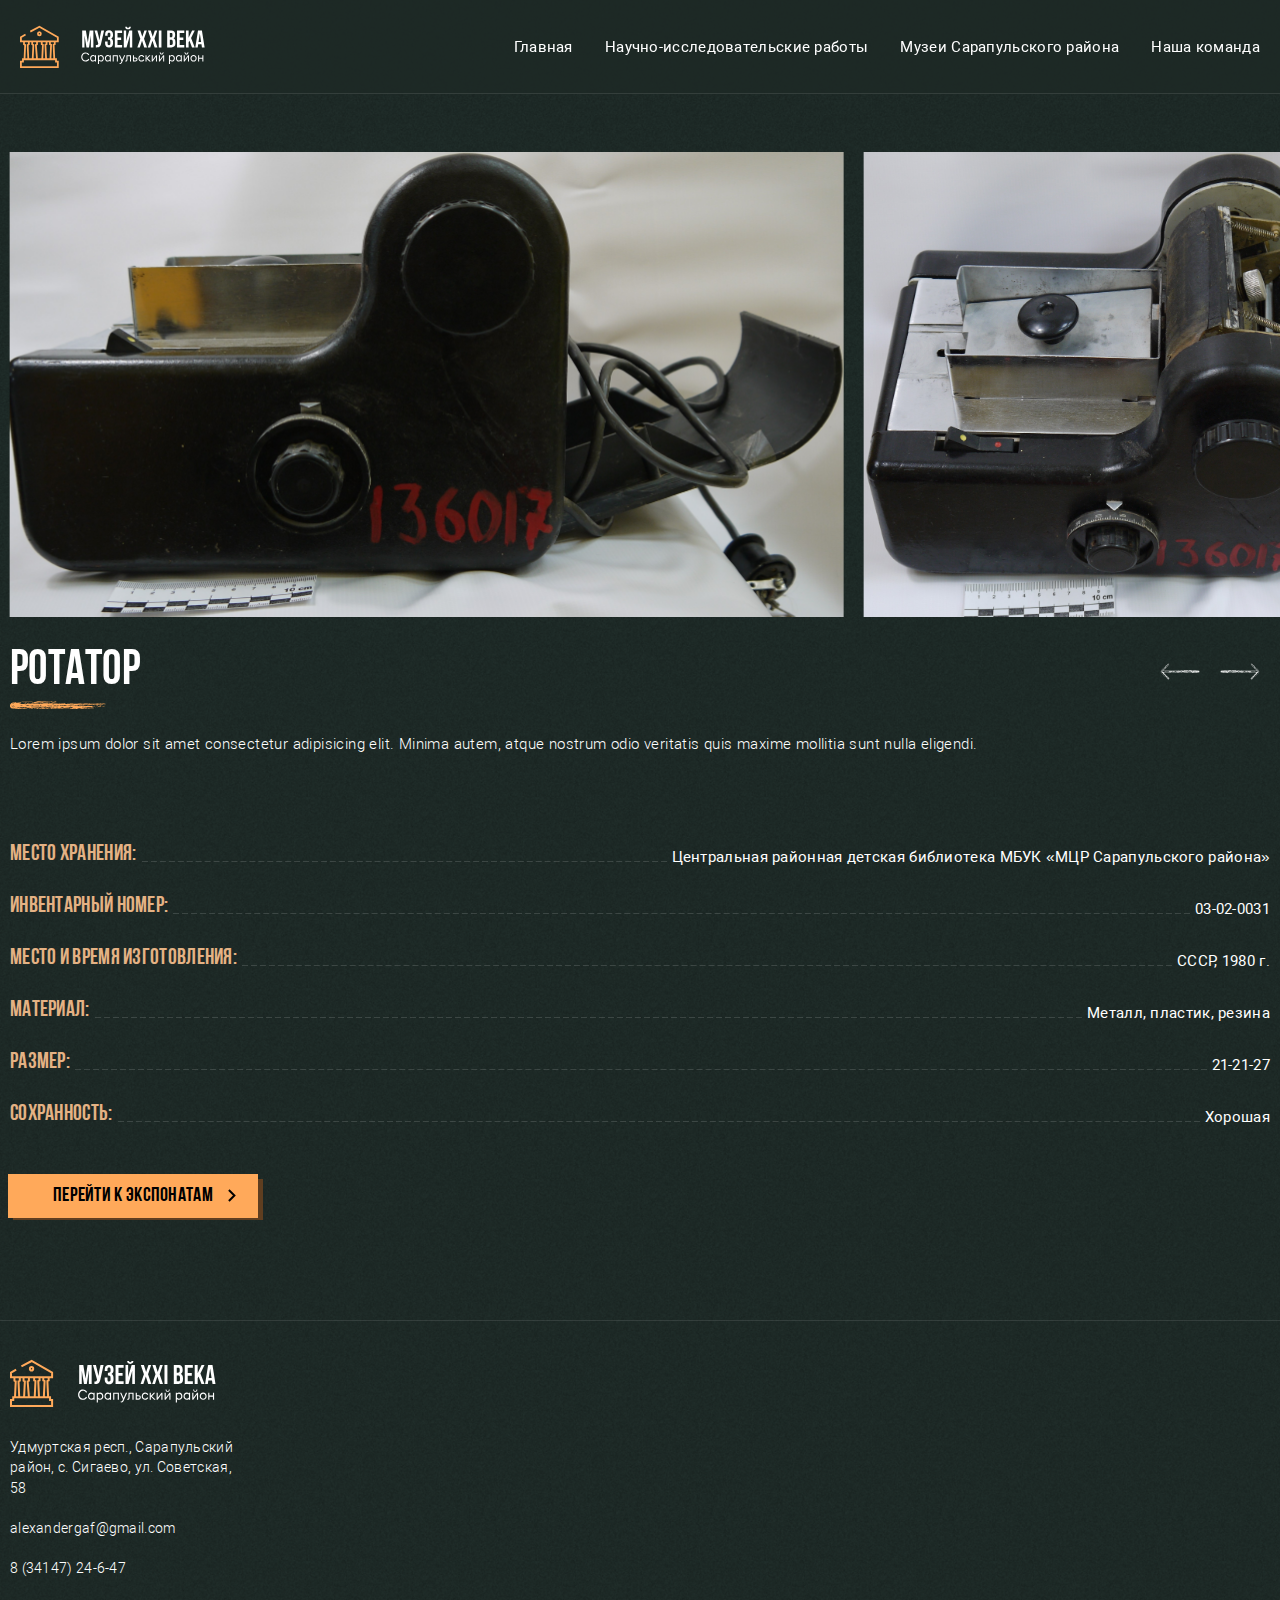
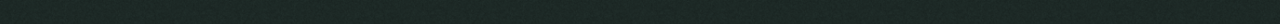
==== certain_artefact.html @ a9ee595f "Add files via upload" ====
<!DOCTYPE html>
<html lang="ru">
<head>
    <meta charset="UTF-8">
    <meta http-equiv="X-UA-Compatible" content="IE=edge">
    <meta name="viewport" content="width=device-width, initial-scale=1.0">
    
    <link type="image/x-icon" href="../images/fav.svg" rel="shortcut icon">

    <title>Музей XXI века</title>

    <!-- <link rel="preconnect" href="https://fonts.googleapis.com">
    <link rel="preconnect" href="https://fonts.gstatic.com" crossorigin>
    <link href="https://fonts.googleapis.com/css2?family=Roboto:wght@100;300;400;500;700;900&display=swap" rel="stylesheet"> -->
    <link rel="stylesheet" href="fonts.css">
    <link rel="stylesheet" href="style.css">
    <link rel="stylesheet" href="media.css">

    <link rel="stylesheet" href="https://cdn.jsdelivr.net/npm/swiper@8/swiper-bundle.min.css"/>

</head>
<body>

    <header>
        <div class="container">
            <img src="images/logo.svg" alt="logo" class="logo">
            <nav class="menu">
                <div class="burger_menu">
                    <span></span>
                </div>
                <div class="menu_items_container">
                    <ul class="menu_items">
                        <li><a href="#">Главная</a></li>
                        <li><a href="#">Научно-исследовательские работы</a></li>
                        <li><a href="#">Музеи Сарапульского района</a></li>
                        <li><a href="#">Наша команда</a></li>
                    </ul>
                </div>
            </nav>
        </div>
    </header>


    <main>
        
        <section class="certain_artefact">
            <div class="container">

                <div class="artefact_slider">
                    <div class="swiper-wrapper" >
                        <div class="swiper-slide">
                            <img src="images/artefacts/1/ротатор 1.jpg" alt="img">
                        </div>
                        <div class="swiper-slide">
                            <img src="images/artefacts/1/ротатор 2.jpg" alt="img">
                        </div>
                        <div class="swiper-slide">
                            <img src="images/artefacts/1/ротатор 3.jpg" alt="img">
                        </div>
                        <div class="swiper-slide">
                            <img src="images/artefacts/1/ротатор 4.jpg" alt="img">
                        </div>
                    </div>
                </div>


                <div class="specification">
                    <div class="descr_arrows">
                        <h1>Ротатор</h1>
                        <div class="arrows_container">
                            <img class="swiper-button-prev" src="images/arrow-left.svg" alt="arrow">
                            <img class="swiper-button-next" src="images/arrow-right.svg" alt="arrow">
                        </div>
    
                    </div>
                    <p>Lorem ipsum dolor sit amet consectetur adipisicing elit. Minima autem, atque nostrum odio veritatis quis maxime mollitia sunt nulla eligendi.</p>
                    <ul>
                        <li>
                            <span>Место хранения:</span>
                            <div class="dotted_line"></div>
                            <span>Центральная районная детская библиотека МБУК «МЦР Сарапульского района»</span>
                        </li>
                        <li>
                            <span>Инвентарный номер:</span>
                            <div class="dotted_line"></div>
                            <span>03-02-0031</span>
                        </li>
                        <li>
                            <span>Место и время изготовления:</span>
                            <div class="dotted_line"></div>
                            <span>СССР, 1980 г.</span>
                        </li>
                        <li>
                            <span>Материал:</span>
                            <div class="dotted_line"></div>
                            <span>Металл, пластик, резина</span>
                        </li>
                        <li>
                            <span>Размер:</span>
                            <div class="dotted_line"></div>
                            <span>21-21-27</span>
                        </li>
                        <li>
                            <span>Сохранность:</span>
                            <div class="dotted_line"></div>
                            <span>Хорошая</span>
                        </li>
                    </ul>
                </div>
                <a href="#" class="button">Перейти к экспонатам</a>
            </div>


        </section>

    </main>

    <footer>
        <div class="container">

            <div class="logo_contacts">
                <img src="images/logo.svg" alt="logo">

                <div class="contacts_container">
                    <a href="https://yandex.ru/maps/-/CCUR58DC0B">Удмуртская респ., Сарапульский район, с. Сигаево, ул. Советская, 58</a>
                    <a href="mailto:alexandergaf@gmail.com">alexandergaf@gmail.com</a>
                    <a href="tel:0800332175">8 (34147) 24-6-47</a>
                </div>
            </div>

            <div id="vk_groups1"></div>
            <div id="vk_groups2"></div>
            <div id="vk_groups3"></div>
            <div id="vk_groups4"></div>


        </div>
    </footer>

    <script type="text/javascript" src="https://vk.com/js/api/openapi.js?169"></script>
    <script type="text/javascript" src="https://cdn.jsdelivr.net/npm/swiper@8/swiper-bundle.min.js"></script>


    <script src="script.js"></script>

    <script>
        const swiper = new Swiper('.artefact_slider', {
            // Optional parameters
            loop: true,
            slidesPerView: 'auto',
            spaceBetween: 20,
            navigation: {
                nextEl: '.swiper-button-next',
                prevEl: '.swiper-button-prev',
            },

            // And if we need scrollbar
            // scrollbar: {
            //     el: '.swiper-scrollbar',
            // },
        });

       
    </script>
    
</body>
</html>
---- fonts.css ----
@font-face {
    font-family: "BebasNeue";
    src: url("../fonts/bebasneuebold.woff") format("woff");
    font-weight: bold; 
}

@font-face {
    font-family: "BebasNeue";
    src: url("../fonts/bebasneuebook.woff") format("woff");
    font-weight: 350; 
} 

@font-face {
    font-family: "BebasNeue";
    src: url("../fonts/bebasneuelight.woff") format("woff");
    font-weight: 300; 
} 

@font-face {
    font-family: "BebasNeue";
    src: url("../fonts/bebasneueregular.woff") format("woff");
    font-weight: 400; 
} 


@font-face {
    font-family: "Roboto";
    src: url("../fonts/Roboto.woff") format("woff");
    font-weight: normal; 
} 

@font-face {
    font-family: "Roboto";
    src: url("../fonts/Robotoblack.woff") format("woff");
    font-weight: 900; 
} 

@font-face {
    font-family: "Roboto";
    src: url("../fonts/Robotobold.woff") format("woff");
    font-weight: 700; 
} 

@font-face {
    font-family: "Roboto";
    src: url("../fonts/Robotolight.woff") format("woff");
    font-weight: 300; 
} 

@font-face {
    font-family: "Roboto";
    src: url("../fonts/Robotomedium.woff") format("woff");
    font-weight: 500; 
} 

@font-face {
    font-family: "Roboto";
    src: url("../fonts/Robotothin.woff") format("woff");
    font-weight: 100; 
}
---- style.css ----
/* Указываем box sizing */
*,
*::before,
*::after {
  box-sizing: border-box;
  margin: 0;
  padding: 0;
}

/* Удаляем стандартную стилизацию для всех ul и il, у которых есть атрибут class*/
ul,
ol {
  list-style: none;
}

/* Упрощаем работу с изображениями */
img {
  max-width: 100%;
  display: block;
}

/* Указываем понятную периодичность в потоке данных у article*/
article > * + * {
  margin-top: 1em;
}

/* Наследуем шрифты для инпутов и кнопок */
input,
button,
textarea,
select {
  font: inherit;
}

/* Удаляем все анимации и переходы для людей, которые предпочитай их не использовать */
@media (prefers-reduced-motion: reduce) {
  * {
    animation-duration: 0.01ms !important;
    animation-iteration-count: 1 !important;
    transition-duration: 0.01ms !important;
    scroll-behavior: auto !important;
  }
}

a{
    text-decoration: none;
    color: #fff;
}


body{
    background-color: #1D2926;
    background-image: url('../images/texture.png');
    font-family: "Roboto", sans-serif;
    min-height: 100vh;
    font-size: 16px;
    scroll-behavior: smooth;
    text-rendering: optimizeSpeed;
    letter-spacing: 0.3px;
    overflow-x: hidden;
    padding-top: calc(130px + 30 * (100vw / 1780));
}

.container{
    max-width: 1780px;
    margin: 0 auto;
    padding: 0 10px;
}

h1, h2, h3, h4, h5, h6{
    color: #fff;
    font-family: "BebasNeue", sans-serif;
    font-weight: bold;
}

h1{
    font-size: calc(28px + 29 * (100vw / 1760));
    /* font-size: 54px; */
    font-weight: bold;
    position: relative;
    margin-bottom: calc(40px + 40 * (100vw / 1780));
}

h1:after{
    content: "";
    display: block;
    position: absolute;
    bottom: calc(-8px - 7 * (100vw / 1780));
    left: 0;
    width: calc(85px + 15 * (100vw / 1780));
    height: 8px;
    background-image: url('images/underscore.svg');
    background-repeat: no-repeat;
    background-size: contain;
}

h4{
    font-size: calc(28px + 4 * (100vw / 1780));
    font-weight: 400;
    position: relative;
    margin-bottom: 70px;
}

h4:after{
    content: "";
    display: block;
    position: absolute;
    bottom: -12px;
    left: 0;
    width: 70px;
    height: 8px;
    background-image: url('images/underscore.svg');
    background-repeat: no-repeat;
    background-size: contain;
}

h2{
    font-size: calc(22px + 16 * (100vw / 1780));
}

section{
    margin-bottom: 7vw;
}

.button, button{
    color: #000;
    font-family: "BebasNeue", sans-serif;
    font-size: 20px;
    font-weight: bold;
    padding: 12px 45px;
    line-height: 1;
    background-color: var(--accent);
    /* box-shadow: 4px 4px 0px 0 #5F3E20; */
    position: relative;
    top: -2px;
    left: -2px;
    transition: .15s ease;
    display: inline-block;
}

.button::before{
    content: "";
    display: block;
    position: absolute;
    width: 13px;
    height: 13px;
    background-image: url('images/arrow-small.svg');
    background-position: center;
    background-size: contain;
    background-repeat: no-repeat;
    right: 20px;
    top: 0;
    bottom: 2px;
    margin: auto 0;
    transition: .15s ease;
}

.button::after, button::after{
    content: "";
    display: block;
    position: absolute;
    width: 100%;
    height: 100%;
    background-color: #5F3E20;
    top: 5px;
    left: 5px;
    z-index: -2;
    transition: .2s ease;
}

.button:hover, button:hover{
    top: 0px;
    left: 0px;
}

.button:hover::after, button:hover::after{
    top: 0px;
    left: 0px;
}

button{
    outline: none;
    border: none;
    cursor: pointer;
}


p{
    color: #fff;
    font-family: "Roboto", sans-serif;
    font-size: 14px;
    font-weight: 300;
    line-height: 1.75;
    letter-spacing: 0.4px;
}

/* Переменные */

:root {
    --accent: #FFA95A;
    --secondaccent: #E4B284;
    --sectionmargin: 9.5vw;
    --margintitle: 3.5vw;
}


/* Основные стили */

/* Header */

header{
    border-bottom: 1px solid rgba(255, 255, 255, 0.1);
    margin-bottom: calc(50px + 30 * (100vw / 1780));
    position: fixed;
    width: 100%;
    z-index: 9999;
    top: 0;
    background-color: rgba(29, 41, 38, 0.85);
}

header .container{
    display: flex;
    justify-content: space-between;
    align-items: center;
    padding: 25px 20px;
}

header .container .menu .menu_items{
    display: flex;
    justify-content: space-between;
}

header .container .menu .menu_items li{
    margin-right: calc(7px + 35 * (100vw / 1780));
}

header .container .menu .menu_items a{
    font-family: "Roboto", sans-serif;
    font-weight: 400;
    position: relative;
    transition: .25s ease;
    font-size: calc(14px + 2 * (100vw / 1780));
}

header .container .menu .menu_items li:last-child{
    margin: 0;
}

header .container .menu .menu_items a::after{
    content: "";
    display: block;
    position: absolute;
    bottom: -4px;
    left: 0;
    background-color: var(--accent);
    height: 2px;
    width: 0%;
    transition: .25s ease;
}

header .container .menu .menu_items a:hover{
    color: var(--accent);
}

header .container .menu .menu_items a:hover::after{
    width: 100%;
}

header .logo, footer .logo{
    width: calc(150px + 50 * (100vw / 1780));
}

/* burger */

.burger_menu {
    cursor: pointer;
    height: 27px;
    width: 27px;
    overflow: visible;
    position: relative;
    z-index:2;
    display: none;
    margin: 0 10px 0 0;
}
.burger_menu span,
.burger_menu span:before,
.burger_menu span:after {
    background: #fff;
    display: block;
    height: 3px;
    opacity: 1;
    position: absolute;
    transition: 0.3s ease-in-out;
}
.burger_menu span:before,
.burger_menu span:after {
    content: "";
}
.burger_menu span {
    right: 0px;
    top: 13px;
    width: 31px;
}
.burger_menu span:before {
    left: 0px;
    top: -10px;
    width: 20px;
}
.burger_menu span:after {
    left: 0px;
    top: 10px;
    width: 24px;
}

.burger_menu.close span {
    transform: rotate(-45deg);
    top: 13px;
    width: 27px;
}
.burger_menu.close span:before {
    top: 0px;
    transform: rotate(90deg);
    width: 27px;
}
.burger_menu.close span:after {
    top: 0px;
    left:0;
    transform: rotate(90deg);
    opacity:0;
    width:0;
}

/* slider */

.our_artefacts{
    margin: 0;
}

.slider_container{
    margin-bottom: 30px;
    overflow-x: hidden;
}

.slider_container .swiper-slide .descr_item_container {
    width: 100%;
    height: fit-content;
    position: absolute;
    bottom: 30px;
    right: 0;
    left: 0;
    padding: 0 30px;
}

.slider_container .swiper-slide .item_pic{
    height: 100%;
    background-position: center;
    background-repeat: no-repeat;
    background-size: cover;
    transition: .3s ease;
}

.slider_container .swiper-slide .images_container{
    height: calc(100px + 400 * (100vw / 1780));
    transition: 1s ease;
    display: flex;
    justify-content: space-between;
    gap: 0.95vw;
}


.slider_container .swiper-slide .images_container .item_pic{
    width: 8.33333%;
    transition: all 0.8s cubic-bezier(0.51, 0, 0.03, 0.96) 0s;
}

.slider_container .swiper-slide .images_container .item_pic:nth-child(1){
    width: 75%;
    position: relative;
    display: flex;
    justify-content: stretch;
    align-items: end;
    padding: 30px;
}

.slider_container .swiper-slide .images_container .item_pic:nth-child(n + 2):hover{
    width: 50%;
}

.slider_container .swiper-slide .descr_item_container .museum_year_container {
    display: flex;
    justify-content: space-between;
    margin-top: 5px;
}

.slider_container .swiper-slide .descr_item_container .museum_year_container a{
    font-size: calc(14px + 2 * (100vw / 1780));
    font-weight: 300;
    position: relative;
    display: flex;
    align-items: center;
    transition: .4s ease;
}

.slider_container .swiper-slide .descr_item_container .museum_year_container a:hover::before{
    background-color: rgba(255, 255, 255, 1);
}

.slider_container .swiper-slide .descr_item_container .museum_year_container a:before{
    content: "";
    display: inline-block;
    width: 9px;
    height: 9px;
    border: 1.8px solid #fff;
    transform: rotate(45deg);
    margin: 0 7px 0 0;
    background-color: rgba(255, 255, 255, 0);
    transition: .3s ease;
}

.slider_container .swiper-slide .descr_item_container .museum_year_container .year {
    color: #fff;
    font-family: "Roboto", sans-serif;
    font-weight: 300;
    font-size: calc(12px + 4 * (100vw / 1780));
}

/* thumbs slider */


.slider_container_with_thumbs {
    margin-top: 15px;
    display: none;
}


.slider_container_with_thumbs .swiper-slide{
    width: calc(50px + 100 * ( 100vw / 1780 ));
    height: calc(50px + 100 * ( 100vw / 1780 ) - 2px);
    cursor: pointer;
    padding: 2px;
    transition: .3s ease;
}

.slider_container_with_thumbs .swiper-slide-thumb-active{
    /* border: 2px solid var(--accent); */
    box-shadow: inset 0 0 0 2px var(--accent);
}

.slider_container_with_thumbs .swiper-wrapper{
    padding-bottom: 5px;
}

/* arrows */

.timetabs_arrows{
    display: flex;
    justify-content: space-between;
    align-items: center;
    margin: 0 0 25px 0;
}

.timetabs_arrows .timetabs{
    display: flex;
    justify-content: space-between;
    gap: 25px;
    color: var(--secondaccent);
    font-weight: normal;
}

.timetabs_arrows .timetabs li{
    cursor: pointer;
    transition: .2s ease;
    position: relative;
}

.timetabs_arrows .timetabs li:nth-child(1):after{
    content: "";
    display: block;
    position: absolute;
    bottom: -3px;
    width: 100%;
    height: 2px;
    background-color: var(--secondaccent);
    transition: .2s ease;
}

.timetabs_arrows .timetabs li:hover{
    color: #775F49;
}

.timetabs_arrows .timetabs li:hover::after{
    background-color: #775F49;
}

.arrows_container {
    display: flex;
    justify-content: space-around;
    align-items: center;
    width: 8.33333%;
    min-width: 120px;
}

.arrows_container  .swiper-button-prev, .arrows_container  .swiper-button-next {
    position: relative;
    width: calc(50% - 20px);
    height: unset;
    margin: 0;
    left: unset;
    right: unset;
    transition: .25s ease;
}

.arrows_container img:hover{
    opacity: 0.5;
}

/* share archives */

.share_archives{
    position: relative;
    padding-top: calc(40px + 95 * (100vw / 1780))
}

.share_archives h1{
    margin-bottom: 25px;
}

.share_archives span{
    font-size: calc(14px + 6 * (100vw / 1780));
    font-family: "Roboto", sans-serif;
    color: #fff;
    font-weight: 300;
}

.share_archives .form_contacts_container{
    display: grid;
    grid-template-columns: 1fr 1fr;
    grid-gap: calc(20px + 80 * (100vw / 1780));
    margin-top: calc(35px + 40 * (100vw / 1780));
}

.share_archives .form_contacts_container form{
    display: grid;
    grid-template-columns: 1fr 1fr;
    grid-gap: 30px;
}

.share_archives .form_contacts_container form *:nth-child(n + 3){
    grid-column: 1 / 3;
}

.share_archives .form_contacts_container form input, .share_archives .form_contacts_container form textarea{
    background-color: rgba(0,0,0,.1);
    border: none;
    border-bottom: 1px solid rgba(255, 255, 255, .07);
    padding: 15px 0;
    text-indent: 15px;
    outline: none;
    color: #fff;
    width: 100%;
    transition: .2s ease;
    font-family: "Roboto", sans-serif;
    font-weight: 300;
    border-radius: 0;
}

.share_archives .form_contacts_container form input:focus, .share_archives .form_contacts_container form textarea:focus{
    background-color: rgba(240, 240, 240, 0.05);
}

.share_archives .form_contacts_container form textarea{
    min-height: 140px;
    resize: none;
}

.share_archives .form_contacts_container .contacts_container{
    display: grid;
    grid-template-rows: 1fr 1fr 1fr;
    justify-content: space-between;
    align-content: space-evenly;
    padding: 0 0 0 3vw;
}

.share_archives::after{
    content: "";
    display: block;
    position: absolute;
    width: 38vw;
    height: 100%;
    right: 10vw;
    top: 90px;
    background-image: url('images/bg-contacts.svg');
    background-repeat: no-repeat;
    background-size: contain;
    background-position: center;
    z-index: -1;
}


.share_archives .form_contacts_container .contacts_container .contacts_item{
    align-items: center;
}

.share_archives .form_contacts_container .contacts_container .contacts_item h3{
    font-size: 28px;
    color: var(--secondaccent);
    margin-bottom: calc(7px + 3 * (100vw / 1780));
}

.share_archives .form_contacts_container .contacts_container .contacts_item a{
    font-size: calc(14px + 2 * (100vw / 1780));
    font-family: "Roboto", sans-serif;
    font-weight: 200;
    transition: .2s ease;
}


.share_archives .form_contacts_container .contacts_container .contacts_item a:hover{
    opacity: 0.5;
}


/* our partners */
.our_partners {
    overflow-x: hidden;
}
.container {
}
.our_partners .swiper2 {
    margin-top: var(--margintitle);
    /* margin-top: 80px; */
}

.our_partners .swiper-slide {
    background-color: #fff;
    min-width: 270px;
    height: 10vw;
    min-height: 100px;
    max-height: 140px;
    display: flex;
    justify-content: space-between;
    align-items: center;
    position: relative;
    border-radius: 2px;
}

.our_partners .swiper-slide img{
    height: 90%;
    margin: auto;
}

/* footer */

footer{
    margin-top: 100px;
    padding: 25px 0;
    border-top: 1px solid rgba(255, 255, 255, .1);
}

footer .container{
    display: grid;
    grid-template-columns: 1fr 1fr 1fr 1fr 1fr;
    grid-gap: 25px;
    line-height: 1.45;
}

.container .logo_contacts .contacts_container{
    margin-top: 30px;
}

.container .logo_contacts img{
    margin-top: 13px;
}

.container .logo_contacts .contacts_container a{
    margin-bottom: 20px;
    display: block;
    font-size: 14px;
    font-weight: 300;
    transition: .2s ease;
}

.container .logo_contacts .contacts_container a:hover{
    opacity: 0.6;
}

.wcommunity_wrap{
    background: transparent!important;
}

/*  artefacts_by_museum */

.artefacts_by_mueum{
    overflow-x: hidden;
}

.artefacts_by_mueum .artefacts_container{
    max-width: 1800px;
    padding: 0 10px;
    margin: 0 auto;
}

.artefacts_by_mueum .artefacts_container .artefact_pic{
    background-repeat: no-repeat;
    background-size: cover;
    background-position: center;
    min-height: calc(100px + 150 * (100vw / 1780));
    width: calc(25% - 25px);
    margin: 10px;
    display: flex;
    justify-content: space-between;
    align-items: flex-end;
    overflow: hidden;
}

.artefacts_by_mueum .artefacts_container  .double_height{
    min-height: calc( 20px + 2 * ( 100px + 150 * (100vw / 1780) ));
}

.artefacts_by_mueum .artefacts_container .artefact_pic:hover img{
    transform: scale(1.07);
}

.artefacts_by_mueum .artefacts_container .artefact_pic img{
    position: absolute;
    object-fit: cover;
    width: 100%;
    height: 100%;
    transition: all 0.3s cubic-bezier(0.31, 0.55, 0.68, 0.65);
}

.artefacts_by_mueum .artefacts_container .artefact_pic:hover:before{
    opacity: 0.7;
}

.artefacts_by_mueum .artefacts_container .artefact_pic:before{
    content: "";
    display: block;
    position: absolute;
    background: linear-gradient(180deg, rgba(0,0,0,.1) 0%, rgba(0,0,0,.8));
    width: 100%;
    height: 100%;
    z-index: 1;
    transition: all 0.5s cubic-bezier(0.31, 0.55, 0.68, 0.65);
}


.artefacts_by_mueum .artefacts_container .artefact_pic .descr_container{
    width: 100%;
    padding: 20px;
    color: #fff;
    z-index: 1;
}

.artefacts_by_mueum .artefacts_container .artefact_pic .descr_container h3{
    font-family: "Roboto", sans-serif;
    font-size: 14px;
    font-weight: 500;
    margin-bottom: 2px;
}

.artefacts_by_mueum .artefacts_container .artefact_pic .descr_container span{
    font-size: 12px;
    font-weight: 300;
}


.artefacts_by_mueum .museums_to_sort_by, .specific_works .areas_to_sort_by {
    margin-bottom: 50px;
}

.artefacts_by_mueum .museums_to_sort_by .swiper-slide, .specific_works .areas_to_sort_by .swiper-slide {
    padding: 14px 50px;
    border-radius: 50px;
    display: flex!important;
    justify-content: space-between;
    background-size: 100% auto;
    background-position: center;
    align-items: center;
    text-align: center;
    width: max-content;
    cursor: pointer;
    letter-spacing: 1px;
    transition: .2s ease;
}

.artefacts_by_mueum .swiper-slide:first-child, .specific_works .areas_to_sort_by .swiper-slide:first-child{
    box-shadow: 0px 0px 0px 2px var(--secondaccent);
}

.artefacts_by_mueum .museums_to_sort_by .swiper-slide:hover, .specific_works .areas_to_sort_by .swiper-slide:hover{
    background-size: 108% auto;
    filter: brightness(1.4);
}

.artefacts_by_mueum .museums_to_sort_by .active_museum:hover, .specific_works .areas_to_sort_by .active_museum:hover{
    box-shadow: 0px 0px 0px 2px var(--accent);
    filter: brightness(1);
}


.artefacts_by_mueum .museums_to_sort_by .swiper-slide:first-child:hover span, .specific_works .areas_to_sort_by .swiper-slide:first-child:hover span{
    opacity: 1;
}

.artefacts_by_mueum .museums_to_sort_by  .swiper-slide span, .specific_works .areas_to_sort_by .swiper-slide span{
    text-align: center;
    width: 100%;
    color: #fff;
    font-family: "BebasNeue", sans-serif;
    font-weight: bold;
    font-size: 18px;
    transition: .3s ease;
    opacity: 0.8;
}

.artefacts_by_mueum  .museums_to_sort_by .active_museum, .specific_works .areas_to_sort_by .active_museum{
    box-shadow: 0px 0px 0px 2px var(--accent);
}

.museums_to_sort_by .swiper-horizontal>.swiper-scrollbar, .swiper-scrollbar.swiper-scrollbar-horizontal{
    position: relative;
    margin-top: 30px;
    left: 0;
    background-color: rgba(0,0,0,.5);
    height: 3px;
    width: 100%;
}


.artefacts_by_mueum .swiper-scrollbar-drag, .specific_works .areas_to_sort_by .swiper-scrollbar-drag{
    background-color: var(--accent);
}




/* certain artefact */

.certain_artefact{
    overflow: hidden;
}

.certain_artefact h1{
    margin-bottom: 0;
}

.certain_artefact .descr_arrows{
    margin: 30px 0 35px 0;
    display: flex;
    justify-content: space-between;
    align-items: center;
}

.certain_artefact .specification p{
    color: #fff;
    font-family: "Roboto", sans-serif;
    font-weight: 300;
    font-size: calc(14px + 2 * (100vw / 1780));
    margin-bottom: calc(50px + 50 * (100vw / 1780));
}

.certain_artefact .artefact_slider{
}

.certain_artefact .artefact_slider .swiper-wrapper .swiper-slide{
    width: unset;
    height: calc(70px + 550 * (100vw  / 1780));
}

.certain_artefact .artefact_slider .swiper-wrapper .swiper-slide img{
    height: calc(70px + 550 * (100vw  / 1780));
}

.certain_artefact .specification {
    margin-top: 30px;
    margin-bottom: 50px;
}

.certain_artefact .specification ul li span{
    font-size: calc(14px + 2 * (100vw / 1780));
}

.certain_artefact .specification ul li{
    display: grid;
    grid-template-columns: max-content 1fr max-content;
    align-items: flex-end;
    grid-gap: 5px;
    color: #fff;
    margin-bottom: 30px;
}

.certain_artefact .specification ul li span:nth-child(1){
    font-family: "BebasNeue", sans-serif;
    color: var(--secondaccent);
    font-size: 22px;
    font-weight: bold;
    line-height: 1;
}

.certain_artefact .specification ul li .dotted_line{

    height: 2px;
    width: 100%;
    margin: 0 0 4px 0px;
    opacity: 0.15;
    overflow: hidden;
    position: relative;
}

.certain_artefact .specification ul li .dotted_line:after{
    content: "";
    position: absolute;
    border-bottom: 3.5px dashed #eee;
    width: 100%;
    height: 4px;
}


/* museums page */


.museums .museum_container{
    position: relative;
    margin-bottom: calc(50px + 80 * (100vw / 1780));
}

.museums .museum_container .museum_img{
    width: 50%;
    height: calc(100px + 450 * (100vw / 1780));
    background-size: cover;
    background-repeat: no-repeat;
    background-position: center;
}

.museums .museum_container:nth-child(odd) .museum_img{
    margin: 0 0 0 auto;
}

.museums .museum_container:nth-child(odd) .museum_descr{
    right: unset;
    left: calc(0px + 30 * (100vw / 1780));
}

.museums .museum_container .museum_descr{
    background-color: rgba(13, 19, 18, .9);
    position: absolute;
    max-width: calc(200px + 700 * (100vw  / 1780));
    width: 100%;
    height: fit-content;
    min-height: 300px;
    right: calc(0% + 30 * (100vw / 1780));
    top: 0;
    bottom: 0;
    margin: auto 0;
    padding: calc(20px + 20 * (100vw / 1780));
    color: #fff;
    z-index: 1;
}

.museums .museum_container .museum_descr h4{
    margin-bottom: calc(20px + 20 * (100vw / 1780));
}

.museums .museum_container .museum_descr p{
    font-size: 14px;
    font-weight: 300;
    line-height: 1.8;
}

.museums .museum_container .museum_descr .button{
    margin-top: calc(15px + 35 * (100vw / 1780));
}


/* team member */
.our_team .team_common_descr{
    margin-bottom: calc(40px + 60 * (100vw / 1780));
}

.our_team .team_common_descr p{
    margin-bottom: 20px;
}

.our_team .team_members_container{
    display: grid;
    grid-template-columns: 1fr 1fr 1fr 1fr;
    grid-gap: 30px;
}

.our_team .team_members_container .team_member{
    color: #fff;
    text-align: center;
    display: flex;
    justify-content: space-between;
    flex-direction: column;
    align-items: center;
    padding: calc(40px + 20 * (100vw / 1780)) 25px;
    border: 1px solid rgba(255, 255, 255, .05);
    position: relative;
    transition: .3s ease;
}

.our_team .team_members_container .team_member:hover{
    box-shadow: 0 0 20px 2px rgba(0,0,0,.3);
}

.our_team .team_members_container .team_member .team_member_vk{
    position: absolute;
    right: 0px;
    top: 0px;
    transition: .3s ease;
    padding: 30px;
}

.our_team .team_members_container .team_member .team_member_vk:hover{
    opacity: 0.5;
}

.our_team .team_members_container .team_member .team_member_img_container{
    width: calc(100px + 100 * (100vw / 1780));
    height: calc(100px + 100 * (100vw / 1780));
    overflow: hidden;
    border-radius: 100%;
    margin-bottom: calc(10px + 20 * (100vw / 1780));
}

.our_team .team_members_container .team_member strong{
    margin-bottom: 10px;
    font-size: calc(16px + 4 * (100vw / 1780));
}

.our_team .team_members_container .team_member span{
    font-size: calc(12px + 2 * (100vw / 1780));
    font-weight: 300;
}

.our_team .team_members_container .team_member .team_member_img{
    width: 100%;
    height: 100%;
    object-fit: cover;
}


/* scientific works */

.specific_works .container{
    overflow-x: hidden;
}

.specific_works .works_container .name_container{
    display: flex;
    justify-content: space-between;
}

.specific_works .works_container .name_container img{
    transition: .3s ease;
}

.specific_works .works_container .work_item {
    margin-bottom: 40px;
    position: relative;
    cursor: pointer;
    transition: .3s ease;
}

.specific_works .works_container .work_item:hover .dashed_line{
    opacity: 0.4;
}

.specific_works .works_container .dashed_line{
    position: absolute;
    bottom: calc(-5px - 10 * (100vw / 1780));
    width: 100%;
    height: 1px;
    overflow: hidden;
    opacity: 0.15;
    transition: .3s ease;
}

.specific_works .works_container .dashed_line::after{
    content: "";
    position: absolute;
    border-bottom: 2px dashed #eee;
    width: 100%;
    height: 2px;
}

.specific_works .works_container .work_item iframe{
    height: 0;
    width: 100%;
    border: none;
    transition: .2s ease;
    margin: 0;
}

.specific_works .works_container .work_item span{
    font-family: "BebasNeue", sans-serif;
    color: var(--secondaccent);
    font-size: calc(16px + 6 * (100vw / 1780));
    font-weight: bold;
    padding-right: 20px;
}

.dn{
    display: none;
}

.specific_works .works_container .work_item .h100{
    height: 600px; 
    margin: 20px 0; 
}

.arrow_rotate{
    transform: rotate(-180deg);
}

.specific_works .works_container .hide{
    height: 0;
    margin: 0;
    opacity: 0;
}
---- media.css ----
@media (max-width: 1200px) {

    .our_team .team_members_container{
        grid-template-columns: 1fr 1fr 1fr;
    }

    .museums .museum_container .museum_descr .button{
        width: 100%;
        text-align: center;
    }

    .museums .museum_container .museum_img{
        width: 100%;
    }

    .museums .museum_container:nth-child(odd) .museum_descr{
        position: relative;
        width: 100%;
        max-width: 100%;
        min-height: unset;
        right: 0;
        left: 0;
    }

    .museums .museum_container .museum_descr{
        position: relative;
        width: 100%;
        max-width: 100%;
        right: 0;
        left: 0;
    }

    .slider_container .swiper-slide .images_container .item_pic:nth-child(n + 2){
        display: none;
    }

    .slider_container .swiper-slide .images_container .item_pic:nth-child(1){
        width: 100%;
    }

    .slider_container_with_thumbs{
        display: block;
    }

    footer #vk_groups1{
        grid-column: 2 / 4;
    }
    footer #vk_groups2{
        grid-column: 4 / 6;
    }
    footer #vk_groups3{
        grid-column: 2 / 4;
    }
    footer #vk_groups4{
        grid-column: 4 / 6;
    }

    .artefacts_by_mueum .artefacts_container .artefact_pic{
        width: calc(50% - 30px);
    }
}

@media (max-width: 1100px) {

    

    .certain_artefact .specification ul li{
        grid-template-columns: 1fr
    }

    .certain_artefact .specification ul li .dotted_line{
        display: none;
    }

    .burger_menu {
        display: block;
    }

    header .container{
        padding: 20px 15px;
    }

    header .container .menu .menu_items_container{
        display: none;
        position: absolute;
        width: 100%;
        height: 100vh;
        padding: 0 25px;
        left: 0;
        top: 0;
        background-color: rgba(9, 14, 13, 0.95);
        z-index: 99;
        transition: .3s ease;
    }

    .burger_menu{
        z-index: 9999;
    }

    header .container .menu .menu_items_container .menu_items{
        display: block;
        width: 100%;
    }

    header .container .menu .menu_items_container .menu_items li{
        margin-right: 0;
        text-align: center;
    }

    header .container .menu .menu_items_container .menu_items li a{
        font-size: calc(16px + 6 * (100vw / 1780));
        padding: calc(15px + 10 * (100vw / 1780)) 0;
        display: block;
    }
    

    header .container .menu .menu_items_container.show{
        display: flex;
        justify-content: space-between;
        align-items: center;
    }

    header .container .menu .menu_items a::after{
        bottom: 6px;
        left: 50%;
    }

    header .container .menu .menu_items a:hover::after{
        left: 0;
    }
}


@media (max-width: 900px) {

    .our_team .team_members_container{
        grid-template-columns: 1fr 1fr;
    }

    .share_archives .form_contacts_container{
        grid-template-columns: 1fr;
    }
    .share_archives::after{
        display: none;
    }

    .share_archives .form_contacts_container .contacts_container{
        padding: 0;
    }

    .share_archives .form_contacts_container .contacts_container .contacts_item{
        margin-bottom: 25px;
    }
}

@media (max-width: 700px) {

    .certain_artefact .button{
        width: 100%;
        text-align: center;
    }

    .certain_artefact .artefact_slider .swiper-wrapper .swiper-slide{
        /* width: 75%; */
    }

    .artefacts_by_mueum .artefacts_container .artefact_pic{
        width: calc( 100% - 40px);
        min-height: calc(150px + 150 * (100vw / 1780));
    }
        
    .artefacts_by_mueum .artefacts_container  .double_height{
        min-height: calc(150px + 150 * (100vw / 1780));
    }

    footer .container{
        grid-template-columns: 1fr;
        grid-gap: 20px;
    }

    footer #vk_groups1, footer #vk_groups2, footer #vk_groups3, footer #vk_groups4{
        grid-column: 1 / 2;
        margin-left: -15px;
        width: calc(100% + 15px)!important;
    }


    .container{
        padding-left: 15px;
        padding-right: 15px;
    }

    .timetabs_arrows{
        display: none;
    }
    .slider_container .swiper-slide .descr_item_container .museum_year_container a{
        display: none;
    }

    .slider_container .swiper-slide .images_container {
        height: calc(350px + 100 * (100vw / 1780));
    }

    .slider_container .our_artefacts_slider .swiper-slide {
        width: 75%;
    }

    .slider_container .our_artefacts_slider .swiper-slide .images_container .item_pic{
        border-radius: 5px;
    }

    .our_artefacts .container{
        padding-left: 15px;
        padding-right: 0;
    }

    .our_artefacts .button{
        width: calc(100% - 20px);
        text-align: center;
    }

    .slider_container .swiper-slide .descr_item_container{
        padding: 0 20px;
        bottom: 20px;
    }

    .share_archives .form_contacts_container form{
        grid-gap: 20px;
        font-size: 12px;
    }
}

@media (max-width: 600px) {
    .our_team .team_members_container{
        grid-template-columns: 1fr;
    }
}

@media (max-width: 500px) {
    .share_archives .form_contacts_container form{
        grid-template-columns: 1fr;
    }

    .share_archives .form_contacts_container form input{
        grid-column: 1 / 3;
        width: 100%;
    }
}
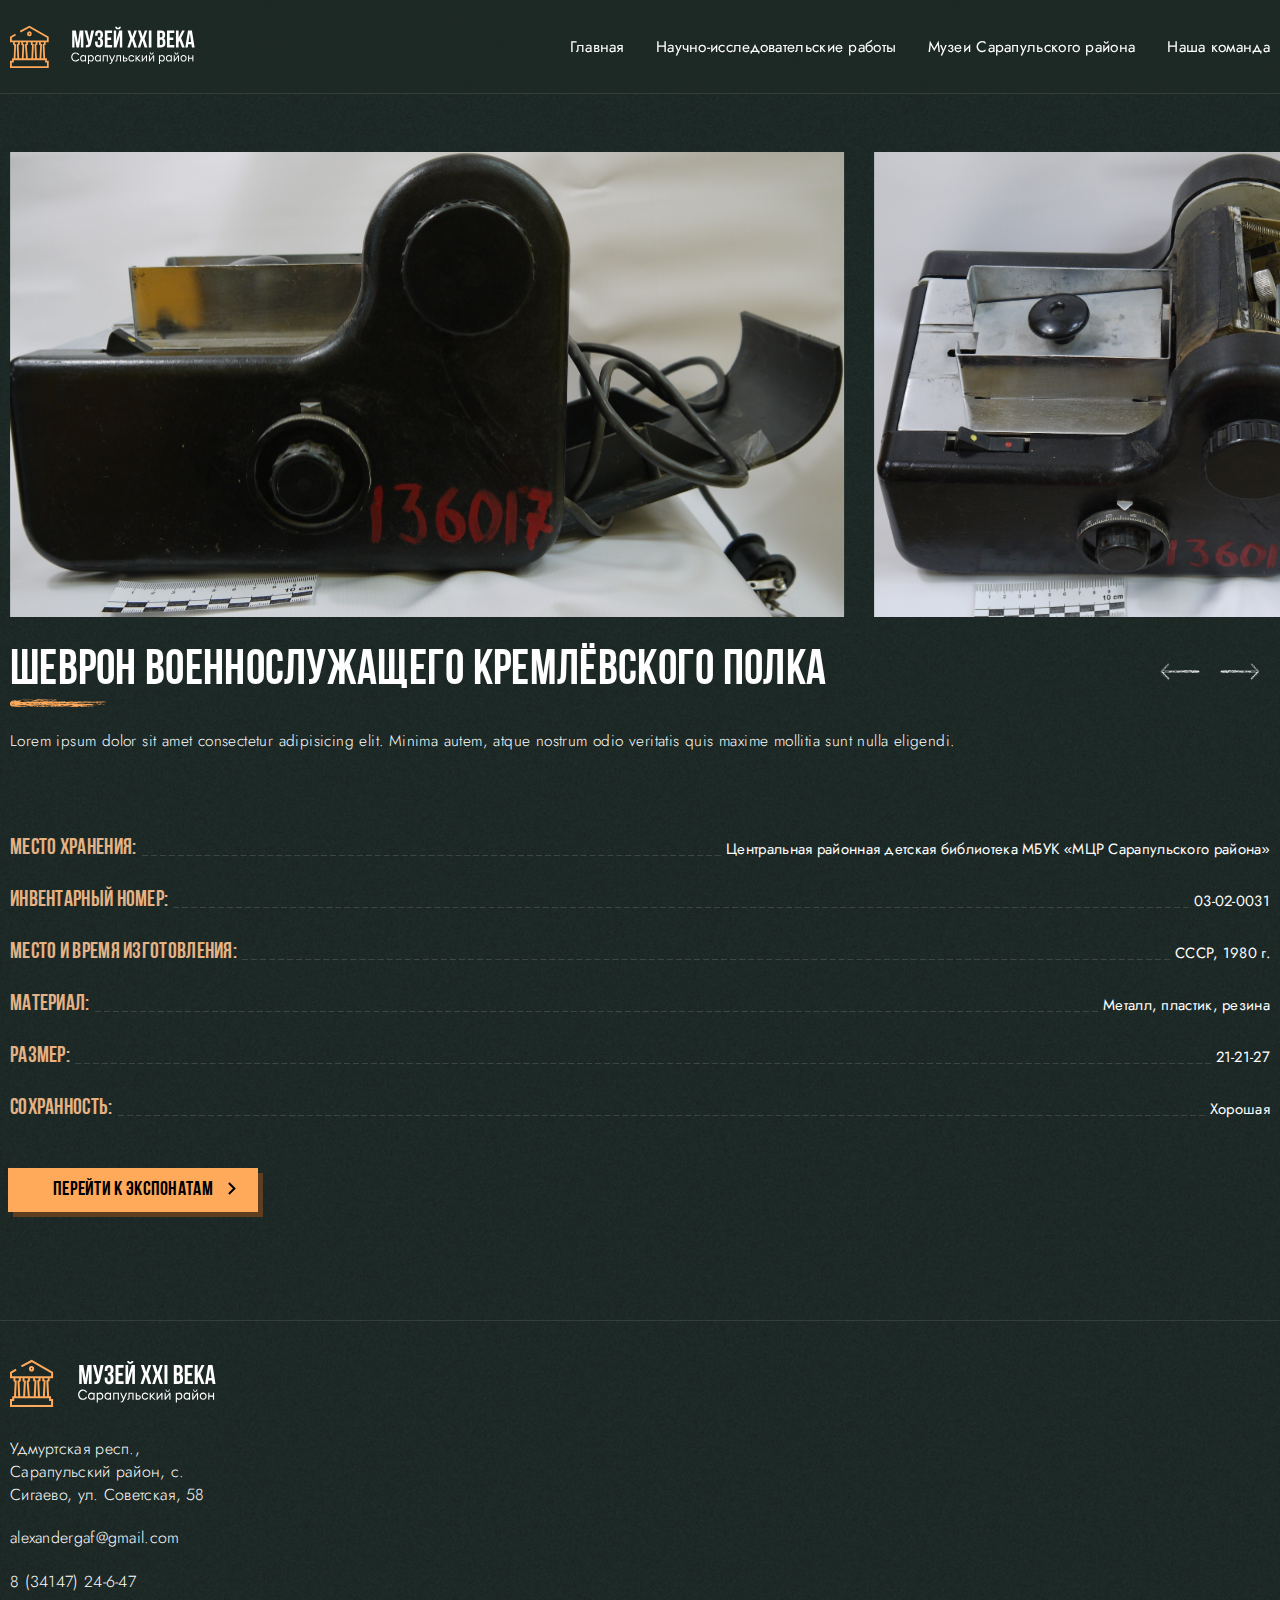
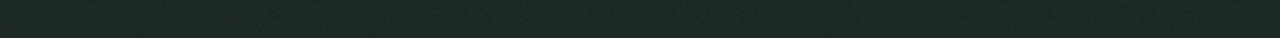
==== commit ec226636: "Add files via upload" ====
--- a/certain_artefact.html
+++ b/certain_artefact.html
@@ -5,7 +5,7 @@
     <meta http-equiv="X-UA-Compatible" content="IE=edge">
     <meta name="viewport" content="width=device-width, initial-scale=1.0">
     
-    <link type="image/x-icon" href="../images/fav.svg" rel="shortcut icon">
+    <link type="image/x-icon" href="images/fav.svg" rel="shortcut icon">
 
     <title>Музей XXI века</title>
 
@@ -55,7 +55,7 @@
                             <img src="images/artefacts/1/ротатор 2.jpg" alt="img">
                         </div>
                         <div class="swiper-slide">
-                            <img src="images/artefacts/1/ротатор 3.jpg" alt="img">
+                            <img src="images/artefacts/5/P1210561.JPG" alt="img">
                         </div>
                         <div class="swiper-slide">
                             <img src="images/artefacts/1/ротатор 4.jpg" alt="img">
@@ -66,7 +66,7 @@
 
                 <div class="specification">
                     <div class="descr_arrows">
-                        <h1>Ротатор</h1>
+                        <h1>Шеврон военнослужащего кремлёвского полка</h1>
                         <div class="arrows_container">
                             <img class="swiper-button-prev" src="images/arrow-left.svg" alt="arrow">
                             <img class="swiper-button-next" src="images/arrow-right.svg" alt="arrow">
@@ -146,13 +146,27 @@
     <script>
         const swiper = new Swiper('.artefact_slider', {
             // Optional parameters
+            autoplay: {
+                delay: 1500,
+            },
             loop: true,
             slidesPerView: 'auto',
-            spaceBetween: 20,
+            spaceBetween: 30,
             navigation: {
                 nextEl: '.swiper-button-next',
                 prevEl: '.swiper-button-prev',
             },
+            breakpoints: {
+                320: {
+                    spaceBetween: 15
+                }, 
+                900: {
+                    spaceBetween: 20
+                },
+                1100: {
+                    spaceBetween: 30
+                }
+            }
 
             // And if we need scrollbar
             // scrollbar: {
--- a/fonts.css
+++ b/fonts.css
@@ -1,61 +1,61 @@
 
 @font-face {
     font-family: "BebasNeue";
-    src: url("../fonts/bebasneuebold.woff") format("woff");
+    src: url("fonts/bebasneuebold.woff") format("woff");
     font-weight: bold; 
 }
 
 @font-face {
     font-family: "BebasNeue";
-    src: url("../fonts/bebasneuebook.woff") format("woff");
+    src: url("fonts/bebasneuebook.woff") format("woff");
     font-weight: 350; 
 } 
 
 @font-face {
     font-family: "BebasNeue";
-    src: url("../fonts/bebasneuelight.woff") format("woff");
+    src: url("fonts/bebasneuelight.woff") format("woff");
     font-weight: 300; 
 } 
 
 @font-face {
     font-family: "BebasNeue";
-    src: url("../fonts/bebasneueregular.woff") format("woff");
+    src: url("fonts/bebasneueregular.woff") format("woff");
     font-weight: 400; 
 } 
 
 
 @font-face {
     font-family: "Roboto";
-    src: url("../fonts/Roboto.woff") format("woff");
-    font-weight: normal; 
+    src: url("fonts/Jost-Regular.woff") format("woff");
+    font-weight: 400; 
 } 
 
 @font-face {
     font-family: "Roboto";
-    src: url("../fonts/Robotoblack.woff") format("woff");
+    src: url("fonts/Jost-Black.woff") format("woff");
     font-weight: 900; 
 } 
 
 @font-face {
     font-family: "Roboto";
-    src: url("../fonts/Robotobold.woff") format("woff");
+    src: url("fonts/Jost-Bold.woff") format("woff");
     font-weight: 700; 
 } 
 
 @font-face {
     font-family: "Roboto";
-    src: url("../fonts/Robotolight.woff") format("woff");
+    src: url("fonts/Jost-Light.woff") format("woff");
     font-weight: 300; 
 } 
 
 @font-face {
     font-family: "Roboto";
-    src: url("../fonts/Robotomedium.woff") format("woff");
+    src: url("fonts/Jost-Regular.woff") format("woff");
     font-weight: 500; 
 } 
 
 @font-face {
     font-family: "Roboto";
-    src: url("../fonts/Robotothin.woff") format("woff");
+    src: url("fonts/Jost-Thin.woff") format("woff");
     font-weight: 100; 
 } --- a/style.css
+++ b/style.css
@@ -50,7 +50,7 @@
 
 body{
     background-color: #1D2926;
-    background-image: url('../images/texture.png');
+    background-image: url('images/texture.png');
     font-family: "Roboto", sans-serif;
     min-height: 100vh;
     font-size: 16px;
@@ -78,14 +78,14 @@
     /* font-size: 54px; */
     font-weight: bold;
     position: relative;
-    margin-bottom: calc(40px + 40 * (100vw / 1780));
+    margin-bottom: calc(30px + 40 * (100vw / 1780));
 }
 
 h1:after{
     content: "";
     display: block;
     position: absolute;
-    bottom: calc(-8px - 7 * (100vw / 1780));
+    bottom: calc(-22px + 15 * (100vw / 1780));
     left: 0;
     width: calc(85px + 15 * (100vw / 1780));
     height: 8px;
@@ -188,9 +188,9 @@
 p{
     color: #fff;
     font-family: "Roboto", sans-serif;
-    font-size: 14px;
+    font-size: 16px;
     font-weight: 300;
-    line-height: 1.75;
+    line-height: 1.35;
     letter-spacing: 0.4px;
 }
 
@@ -203,6 +203,10 @@
     --margintitle: 3.5vw;
 }
 
+.swiper-button-next, .swiper-button-prev{
+    outline: none;
+}
+
 
 /* Основные стили */
 
@@ -222,7 +226,7 @@
     display: flex;
     justify-content: space-between;
     align-items: center;
-    padding: 25px 20px;
+    padding: 25px 10px;
 }
 
 header .container .menu .menu_items{
@@ -610,7 +614,7 @@
 .share_archives .form_contacts_container .contacts_container .contacts_item a{
     font-size: calc(14px + 2 * (100vw / 1780));
     font-family: "Roboto", sans-serif;
-    font-weight: 200;
+    font-weight: 300;
     transition: .2s ease;
 }
 
@@ -675,7 +679,7 @@
 .container .logo_contacts .contacts_container a{
     margin-bottom: 20px;
     display: block;
-    font-size: 14px;
+    font-size: 16px;
     font-weight: 300;
     transition: .2s ease;
 }
@@ -754,7 +758,7 @@
 
 .artefacts_by_mueum .artefacts_container .artefact_pic .descr_container h3{
     font-family: "Roboto", sans-serif;
-    font-size: 14px;
+    font-size: 16px;
     font-weight: 500;
     margin-bottom: 2px;
 }
@@ -838,7 +842,8 @@
 /* certain artefact */
 
 .certain_artefact{
-    overflow: hidden;
+    overflow-x: hidden;
+    padding: 0 0 6px 0;
 }
 
 .certain_artefact h1{
@@ -860,8 +865,10 @@
     margin-bottom: calc(50px + 50 * (100vw / 1780));
 }
 
-.certain_artefact .artefact_slider{
-}
+/* .certain_artefact .artefact_slider .swiper-slide-prev{
+    transition: .35s ease;
+    opacity: 0;
+} */
 
 .certain_artefact .artefact_slider .swiper-wrapper .swiper-slide{
     width: unset;
@@ -873,12 +880,12 @@
 }
 
 .certain_artefact .specification {
-    margin-top: 30px;
+    margin-top: calc(10px + 20 * (100vw / 1780));
     margin-bottom: 50px;
 }
 
 .certain_artefact .specification ul li span{
-    font-size: calc(14px + 2 * (100vw / 1780));
+    font-size: calc(12px + 4 * (100vw / 1780));
 }
 
 .certain_artefact .specification ul li{
@@ -995,7 +1002,7 @@
     justify-content: space-between;
     flex-direction: column;
     align-items: center;
-    padding: calc(40px + 20 * (100vw / 1780)) 25px;
+    padding: calc(40px + 20 * (100vw / 1780)) 30px;
     border: 1px solid rgba(255, 255, 255, .05);
     position: relative;
     transition: .3s ease;
@@ -1070,7 +1077,7 @@
 
 .specific_works .works_container .dashed_line{
     position: absolute;
-    bottom: calc(-5px - 10 * (100vw / 1780));
+    bottom: calc(-5px - 5 * (100vw / 1780));
     width: 100%;
     height: 1px;
     overflow: hidden;
--- a/media.css
+++ b/media.css
@@ -25,9 +25,11 @@
     .museums .museum_container .museum_descr{
         position: relative;
         width: 100%;
+        height: unset;
         max-width: 100%;
         right: 0;
         left: 0;
+        min-height: unset;
     }
 
     .slider_container .swiper-slide .images_container .item_pic:nth-child(n + 2){
@@ -41,19 +43,27 @@
     .slider_container_with_thumbs{
         display: block;
     }
+    
+    footer .container{
+        grid-template-columns: 1fr 1fr 1fr;
+    }
+/* 
+    footer .logo_contacts{
+        grid-column: 1 / 2;
+    }
 
     footer #vk_groups1{
-        grid-column: 2 / 4;
+        grid-column: 3 / 4;
     }
     footer #vk_groups2{
-        grid-column: 4 / 6;
-    }
+        grid-column: 5 / 6;
+    }*/
     footer #vk_groups3{
-        grid-column: 2 / 4;
+        grid-column: 2 / 3;
     }
     footer #vk_groups4{
-        grid-column: 4 / 6;
-    }
+        grid-column: 3 / 4;
+    } 
 
     .artefacts_by_mueum .artefacts_container .artefact_pic{
         width: calc(50% - 30px);
@@ -133,6 +143,20 @@
 
 @media (max-width: 900px) {
 
+    .arrows_container img:hover{
+        opacity: 1;
+    }
+
+    .certain_artefact .descr_arrows{
+        flex-direction: column-reverse;
+        justify-content: flex-start;
+        align-items: center;
+    }
+
+    .certain_artefact .descr_arrows .arrows_container{
+        margin-bottom: 50px;
+    }
+
     .our_team .team_members_container{
         grid-template-columns: 1fr 1fr;
     }
